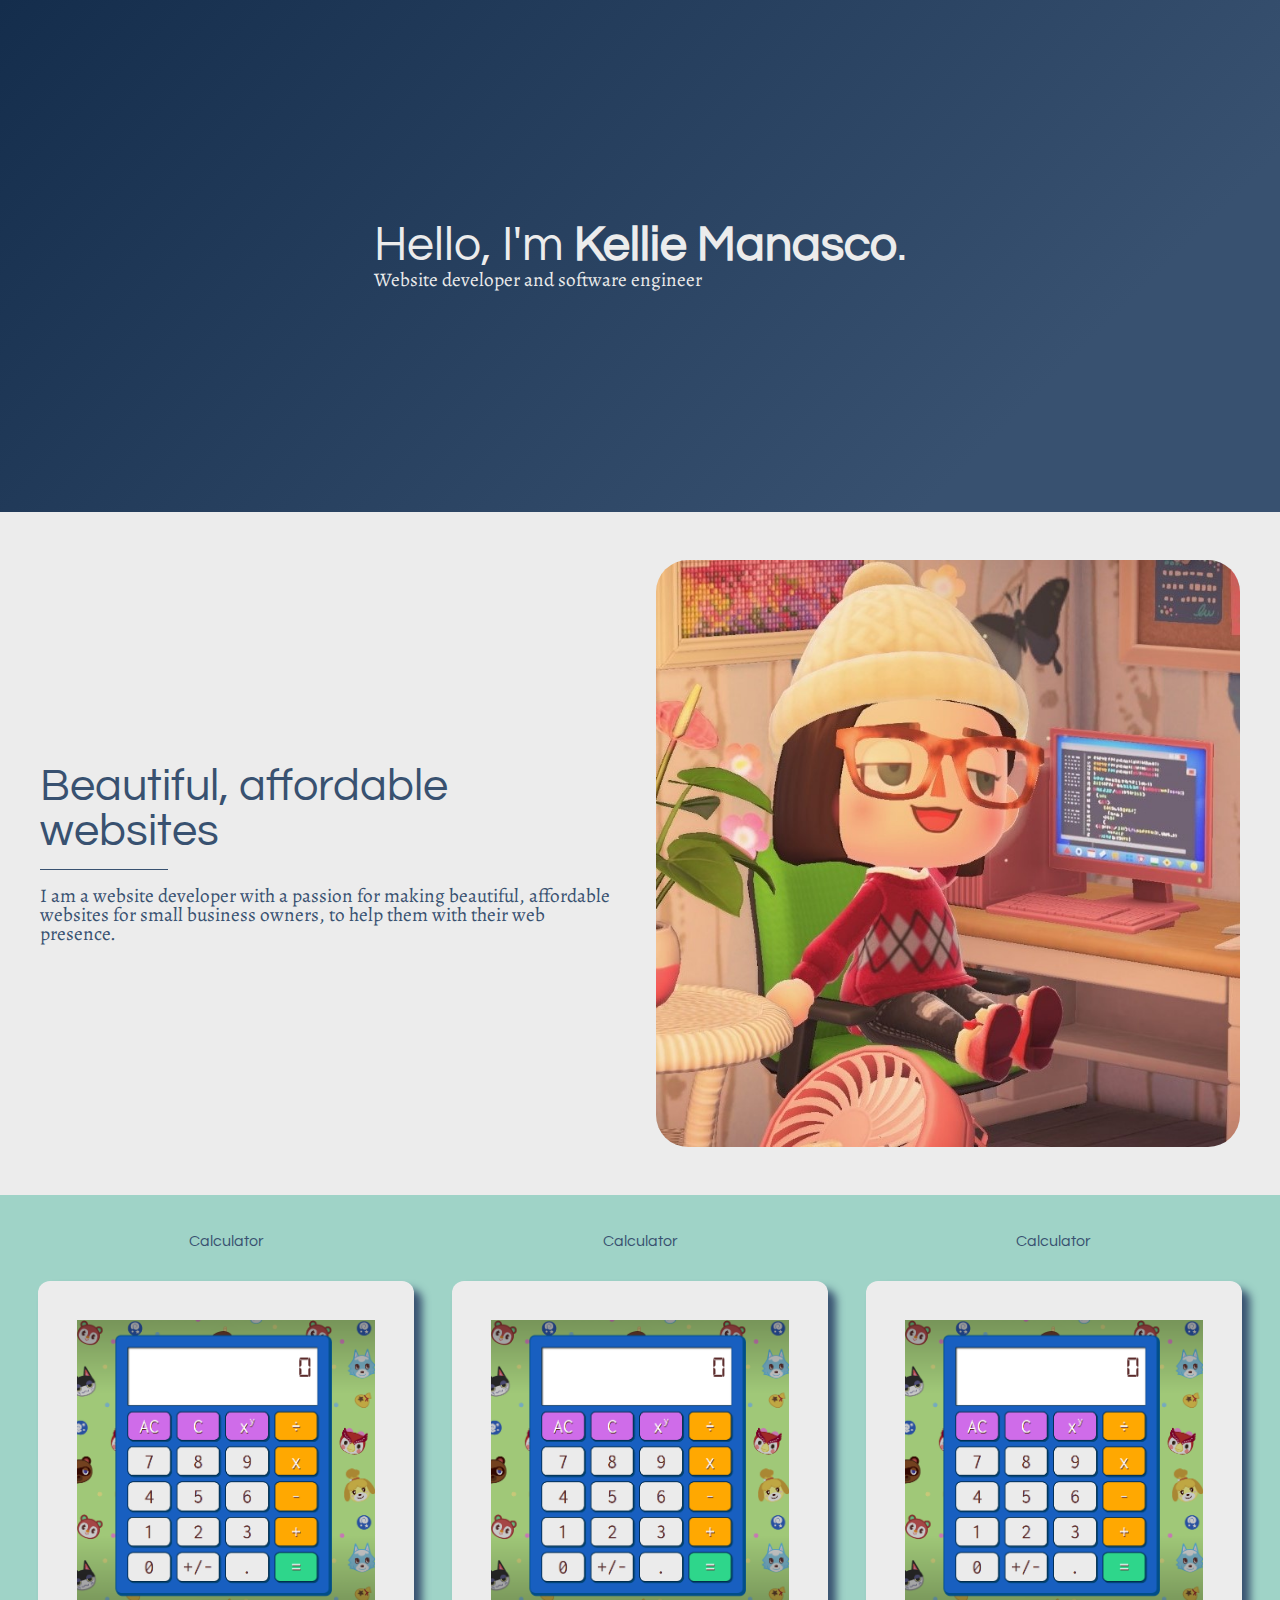
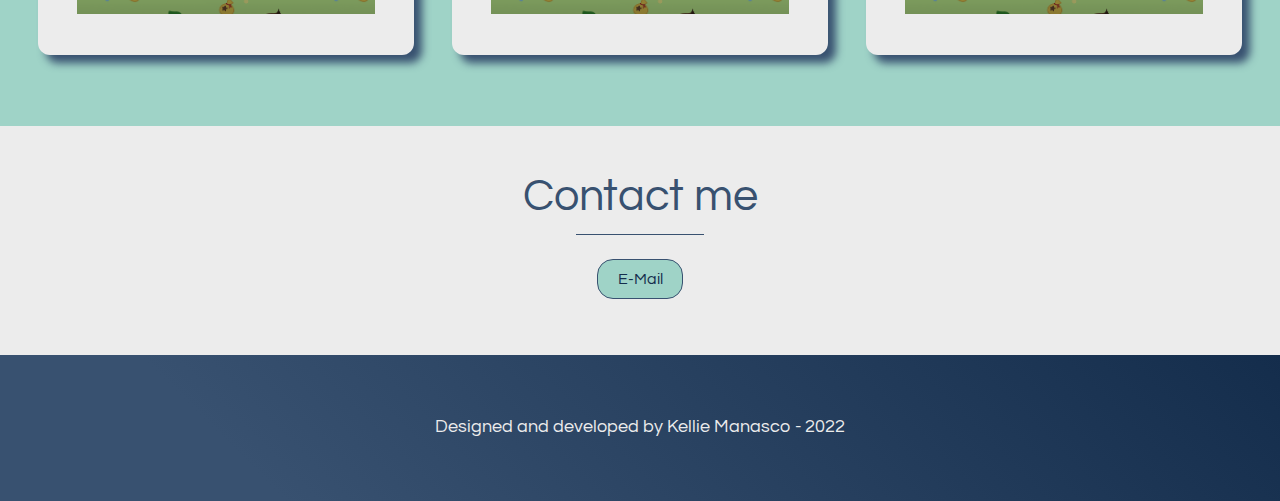
==== index.html @ 72d28357 "adds new images for logo area and website thumbnails adds contact me section with a link to email ad" ====
<!DOCTYPE html>
<html>
  <head>
    <meta charset="utf-8" />
    <meta name="viewport" content="width=device-width, initial-scale=1.0" />
    <meta
      property="og:image"
      content="https://kelnicmana.github.io/images/blkandwht.png"
    />
    <meta
      property="og:description"
      content="My web development personal page."
    />
    <title>Kellie Manasco</title>
    <link rel="stylesheet" href="styles/reset.css" />
    <link rel="stylesheet" href="styles/style.css" />
    <link rel="preconnect" href="https://fonts.googleapis.com" />
    <link rel="preconnect" href="https://fonts.gstatic.com" crossorigin />
    <link
      href="https://fonts.googleapis.com/css2?family=Alegreya&family=Questrial&display=swap"
      rel="stylesheet"
    />
  </head>
  <body>
    <header>
      <div>
        <h1>Hello, I'm <strong>Kellie Manasco</strong>.</h1>
        <p>Website developer and software engineer</p>
      </div>
    </header>
    <main>
      <section class="mission">
        <div>
          <h2>Beautiful, affordable websites</h2>
          <div class="line"></div>
          <p>
            I am a website developer with a passion for making beautiful,
            affordable websites for small business owners, to help them with
            their web presence.
          </p>
        </div>
        <img src="./images/acnhchar.jpg" alt="logo image" />
      </section>
      <section class="cards">
        <div>
          <h5>Calculator</h5>
          <div class="card">
            <img src="./images/calc.png" alt="calculator" />
          </div>
        </div>
        <div>
          <h5>Calculator</h5>
          <div class="card">
            <img src="./images/calc.png" alt="calculator" />
          </div>
        </div>
        <div>
          <h5>Calculator</h5>
          <div class="card">
            <img src="./images/calc.png" alt="calculator" />
          </div>
        </div>
      </section>
      <section class="contact">
        <h3>Contact me</h3>
        <div class="line"></div>
        <a href="mailto:kellie.manasco@gmail.com" class="btn">E-Mail</a>
      </section>
    </main>
    <footer><h4>Designed and developed by Kellie Manasco - 2022</h4></footer>
  </body>
</html>
---- styles/style.css ----
:root {
  --primary: #385170;
  --secondary: #9fd3c7;
  --light: #ececec;
  --dark: #142d4c;
}

/*--- Structure ---*/

body * {
  box-sizing: border-box;
}

header {
  height: clamp(22rem, 40vw, 34rem);
  display: flex;
  justify-content: center;
  align-items: center;
}

h1 {
  text-align: center;
}

.mission {
  display: flex;
  flex-direction: column;
  align-items: center;
  justify-content: space-around;
  gap: 1rem;
  padding: 3rem 2rem;
  width: 100%;
  text-align: center;
}

.mission > div,
.mission > img {
  width: 90%;
}

.mission > img {
  border-radius: 2rem;
}

.contact {
  padding: 3rem 2rem;
  display: flex;
  flex-direction: column;
  align-items: center;
}

.cards {
  display: flex;
  flex-direction: column;
  align-items: center;
}

.cards > div {
  display: flex;
  flex-direction: column;
  width: 70vw;
}

.card {
  width: 70vw;
  margin: 2rem 0;
  padding: 4vw;
}

.card > img {
  width: 100%;
}

.line {
  margin: 1rem auto;
}

footer {
  padding: 4rem 2rem;
  text-align: center;
}

strong {
  font-weight: 700;
}

/*--- Skin ---*/

body {
  background: var(--secondary);
  color: var(--primary);
  font-family: "Alegreya", serif;
}

header {
  background: var(--primary);
  background-image: linear-gradient(-45deg, var(--primary) 20%, var(--dark));
  color: var(--light);
}

h1,
h2,
h3,
h4,
h5,
h6,
.btn {
  font-family: "Questrial", sans-serif;
}

h1 {
  color: var(--light);
  font-size: clamp(2rem, 5vw, 3rem);
}

h2 {
  font-size: clamp(1.8rem, 4.8vw, 2.8rem);
}

h3 {
  font-size: clamp(1.8rem, 4.8vw, 2.8rem);
}

h4 {
  font-size: clamp(1rem, 2vw, 1.1rem);
}

h5 {
  text-align: center;
}

p {
  font-size: clamp(1.1rem, 2vw, 1.2rem);
}

.mission {
  background: var(--light);
}

.contact {
  background: var(--light);
}

.card {
  background: var(--light);
  border-radius: 0.75rem;
  box-shadow: 0.5rem 0.5rem 0.5rem var(--primary);
}

.btn {
  text-decoration: none;
  color: var(--dark);
  display: inline-block;
  background: var(--secondary);
  border: 0.1rem solid var(--primary);
  border-radius: 1rem;
  margin: 0.5rem;
  padding: 0.7rem 1.2rem;
}

.line {
  height: 0.01rem;
  width: 8rem;
  background: var(--primary);
}

footer {
  background: var(--dark);
  background-image: linear-gradient(45deg, var(--primary) 20%, var(--dark));
  color: var(--light);
}

/*--- media queries ---*/

@media only screen and (min-width: 750px) {
  .cards {
    flex-direction: row;
    gap: 3vw;
    padding: 3vw;
    justify-content: center;
    width: 100vw;
  }

  .card {
    padding: 3vw;
    width: auto;
  }

  .mission {
    flex-direction: row;
    text-align: left;
  }

  .mission > div,
  .mission > img {
    width: 48%;
  }

  .line {
    margin: 1rem 0;
  }
}
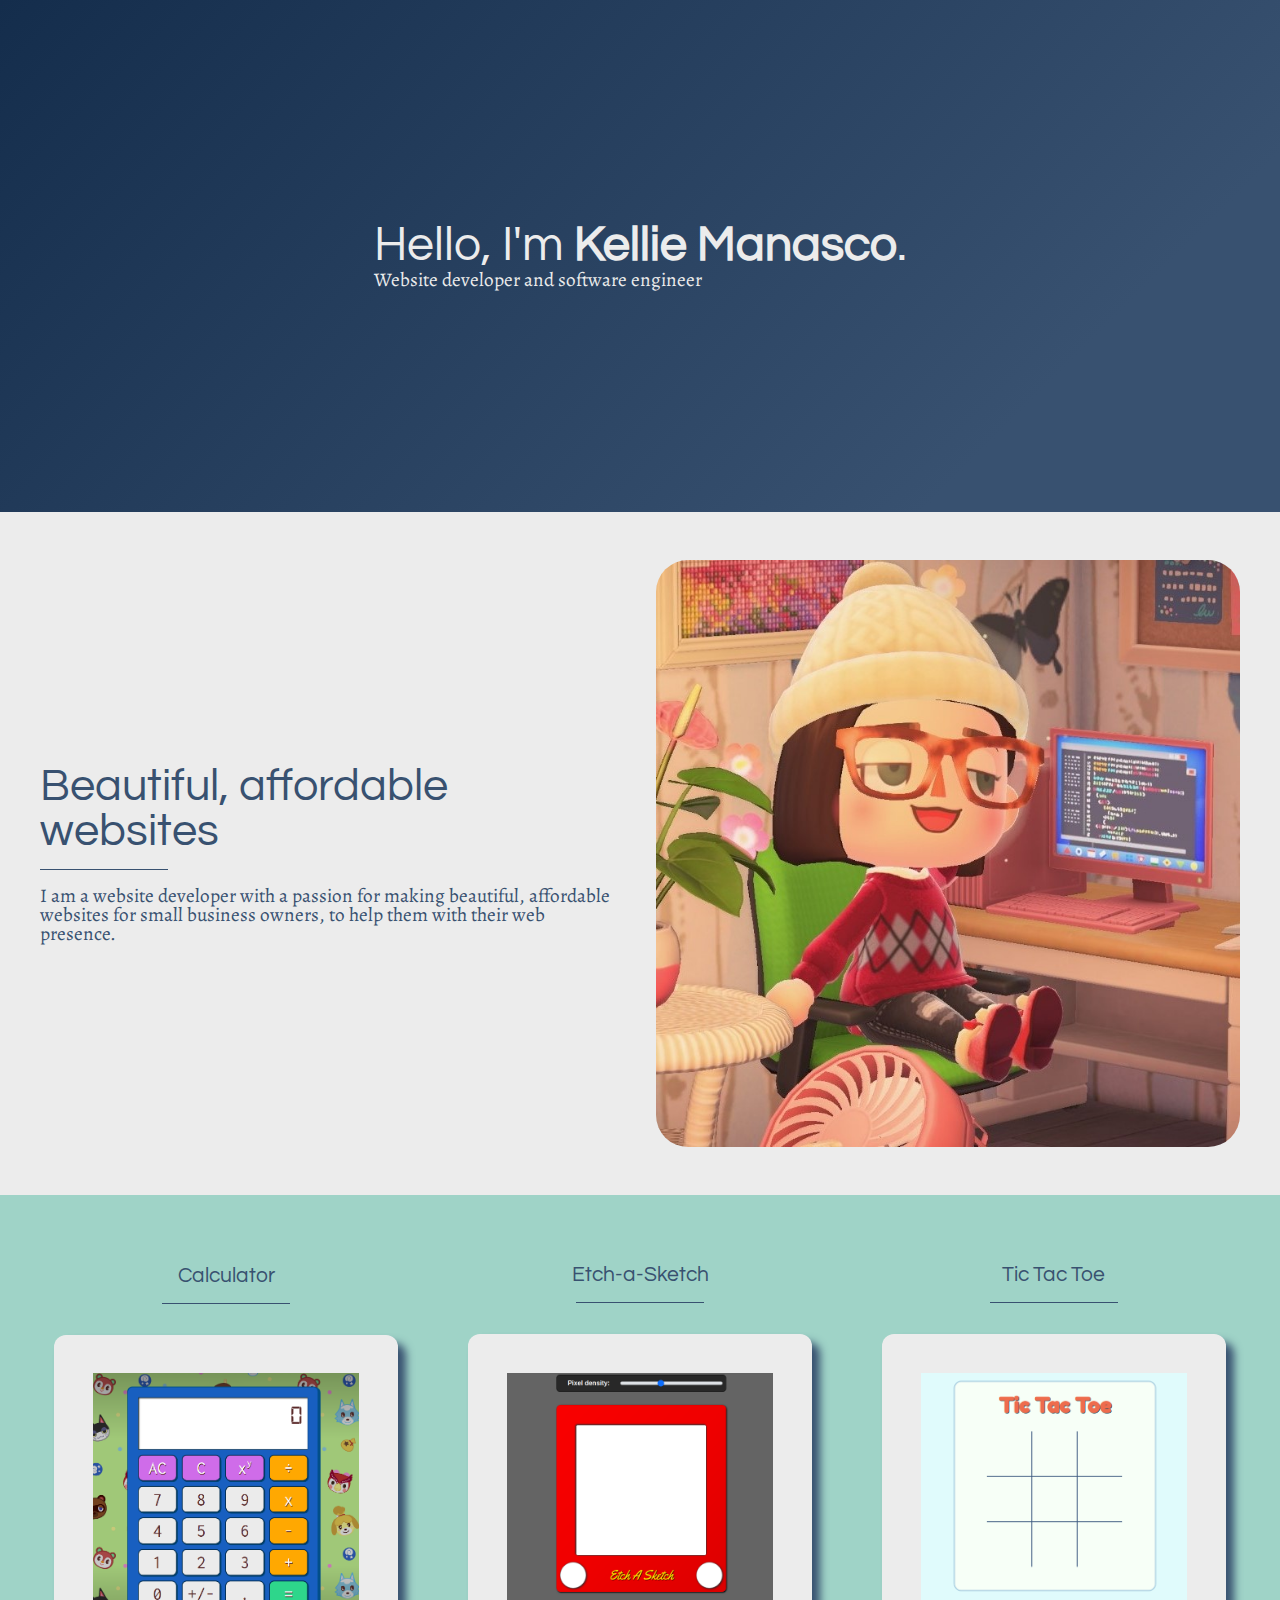
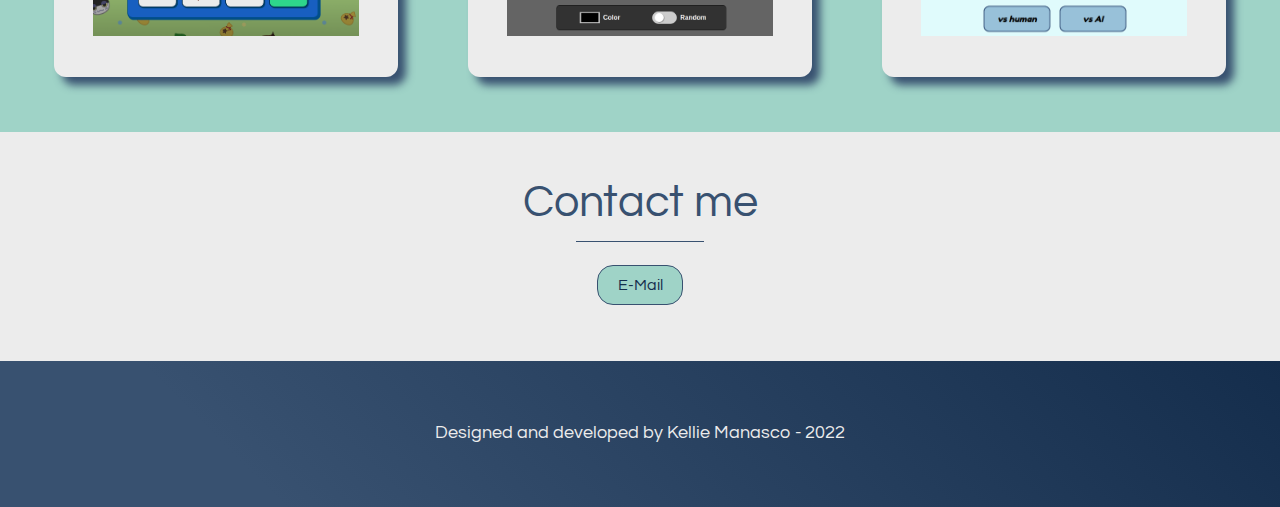
==== commit aa03bfc1: "adds links to each website card" ====
--- a/index.html
+++ b/index.html
@@ -44,21 +44,30 @@
       <section class="cards">
         <div>
           <h5>Calculator</h5>
-          <div class="card">
-            <img src="./images/calc.png" alt="calculator" />
-          </div>
+          <div class="line"></div>
+          <a href="https://kelnicmana.github.io/calculator/">
+            <div class="card">
+              <img src="./images/calc.png" alt="calculator" />
+            </div>
+          </a>
         </div>
         <div>
-          <h5>Calculator</h5>
-          <div class="card">
-            <img src="./images/calc.png" alt="calculator" />
-          </div>
+          <h5>Etch-a-Sketch</h5>
+          <div class="line"></div>
+          <a href="https://kelnicmana.github.io/etchasketch/">
+            <div class="card">
+              <img src="./images/eas.png" alt="calculator" />
+            </div>
+          </a>
         </div>
         <div>
-          <h5>Calculator</h5>
-          <div class="card">
-            <img src="./images/calc.png" alt="calculator" />
-          </div>
+          <h5>Tic Tac Toe</h5>
+          <div class="line"></div>
+          <a href="https://kelnicmana.github.io/tictactoe/">
+            <div class="card">
+              <img src="./images/ttt.png" alt="calculator" />
+            </div>
+          </a>
         </div>
       </section>
       <section class="contact">
--- a/styles/style.css
+++ b/styles/style.css
@@ -22,6 +22,10 @@
   text-align: center;
 }
 
+h5 {
+  margin-top: 2rem;
+}
+
 .mission {
   display: flex;
   flex-direction: column;
@@ -53,17 +57,19 @@
   display: flex;
   flex-direction: column;
   align-items: center;
+  padding: 3vw;
 }
 
 .cards > div {
   display: flex;
   flex-direction: column;
+  align-items: center;
   width: 70vw;
 }
 
 .card {
   width: 70vw;
-  margin: 2rem 0;
+  margin: 1rem;
   padding: 4vw;
 }
 
@@ -126,6 +132,7 @@
 }
 
 h5 {
+  font-size: clamp(1.2rem, 2vw, 1.3rem);
   text-align: center;
 }
 
@@ -176,7 +183,7 @@
   .cards {
     flex-direction: row;
     gap: 3vw;
-    padding: 3vw;
+
     justify-content: center;
     width: 100vw;
   }
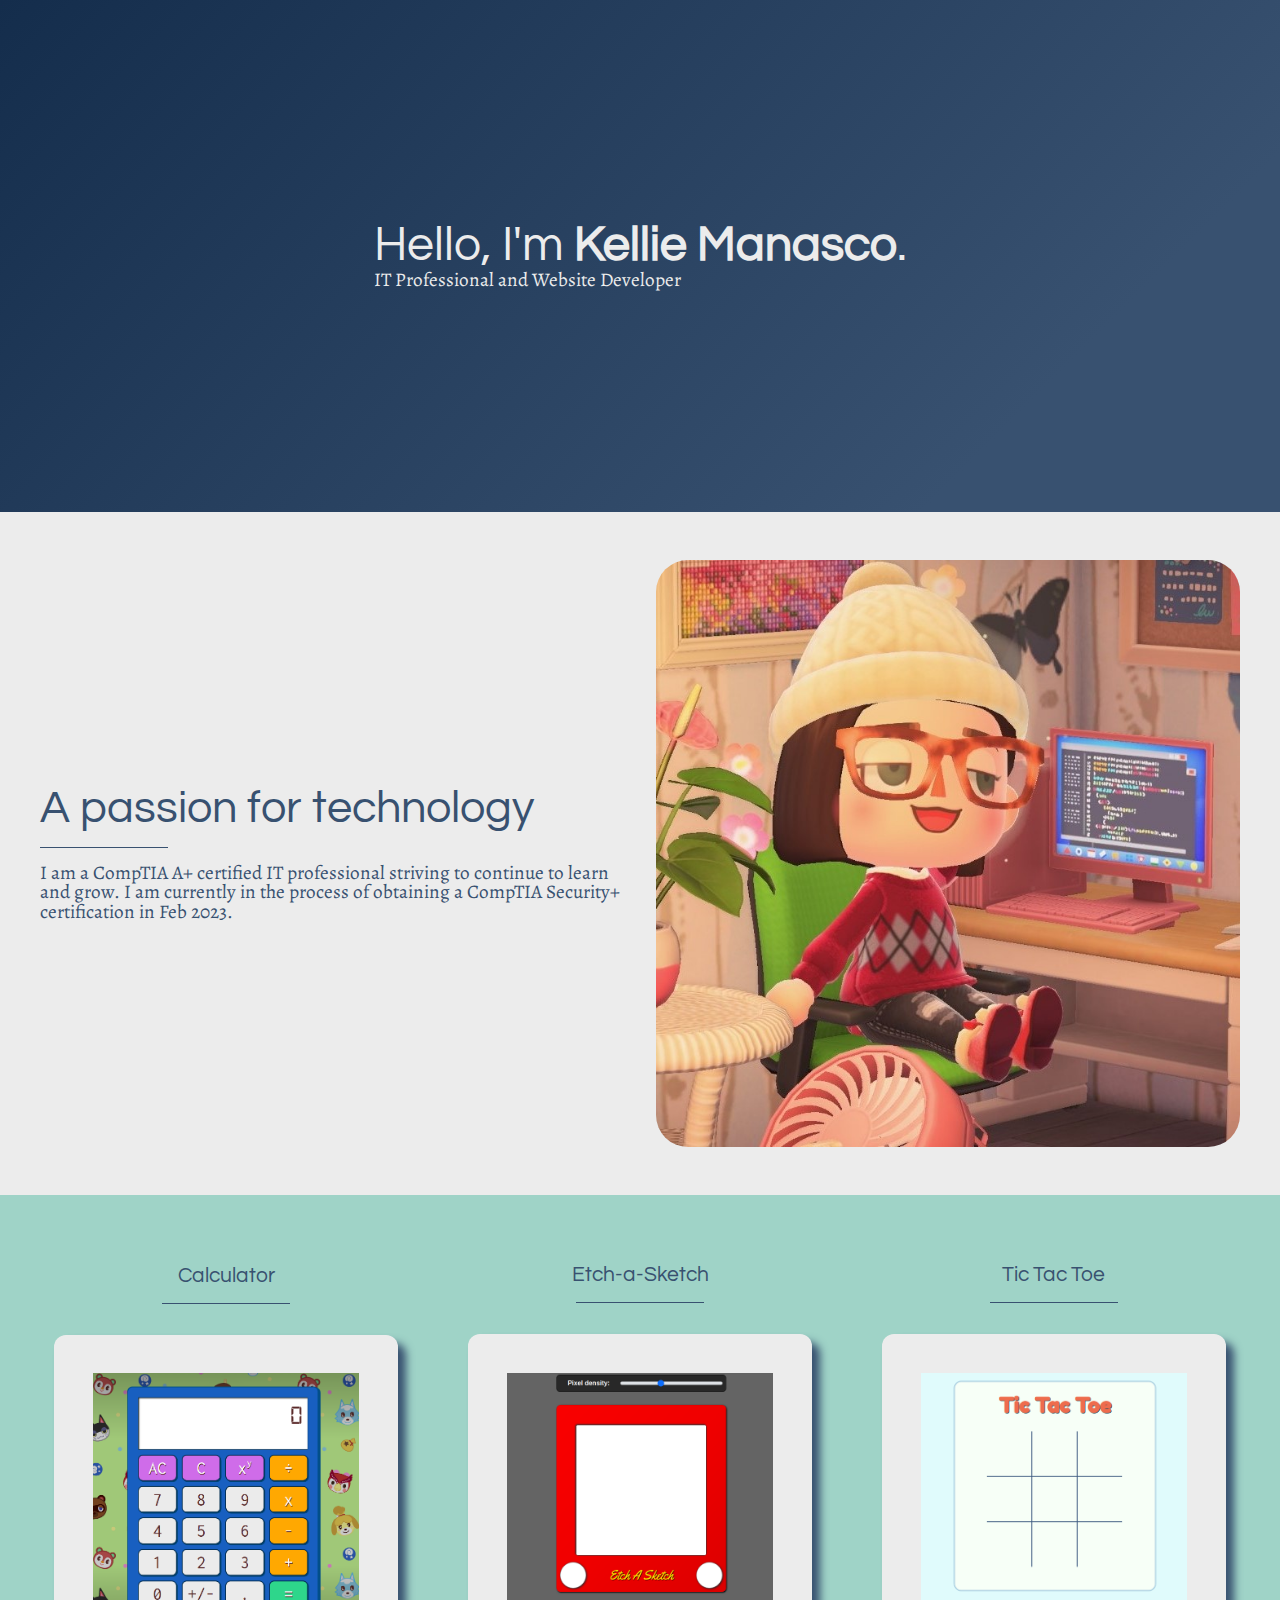
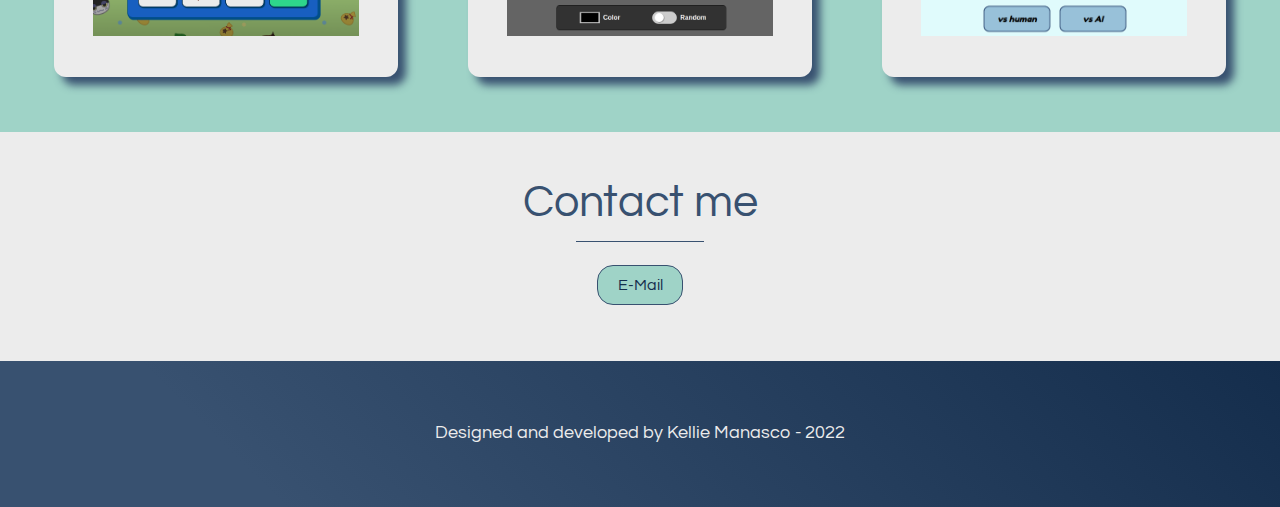
==== commit a8804126: "Update index.html" ====
--- a/index.html
+++ b/index.html
@@ -25,18 +25,16 @@
     <header>
       <div>
         <h1>Hello, I'm <strong>Kellie Manasco</strong>.</h1>
-        <p>Website developer and software engineer</p>
+        <p>IT Professional and Website Developer</p>
       </div>
     </header>
     <main>
       <section class="mission">
         <div>
-          <h2>Beautiful, affordable websites</h2>
+          <h2>A passion for technology</h2>
           <div class="line"></div>
           <p>
-            I am a website developer with a passion for making beautiful,
-            affordable websites for small business owners, to help them with
-            their web presence.
+            I am a CompTIA A+ certified IT professional striving to continue to learn and grow. I am currently in the process of obtaining a CompTIA Security+ certification in Feb 2023.
           </p>
         </div>
         <img src="./images/acnhchar.jpg" alt="logo image" />
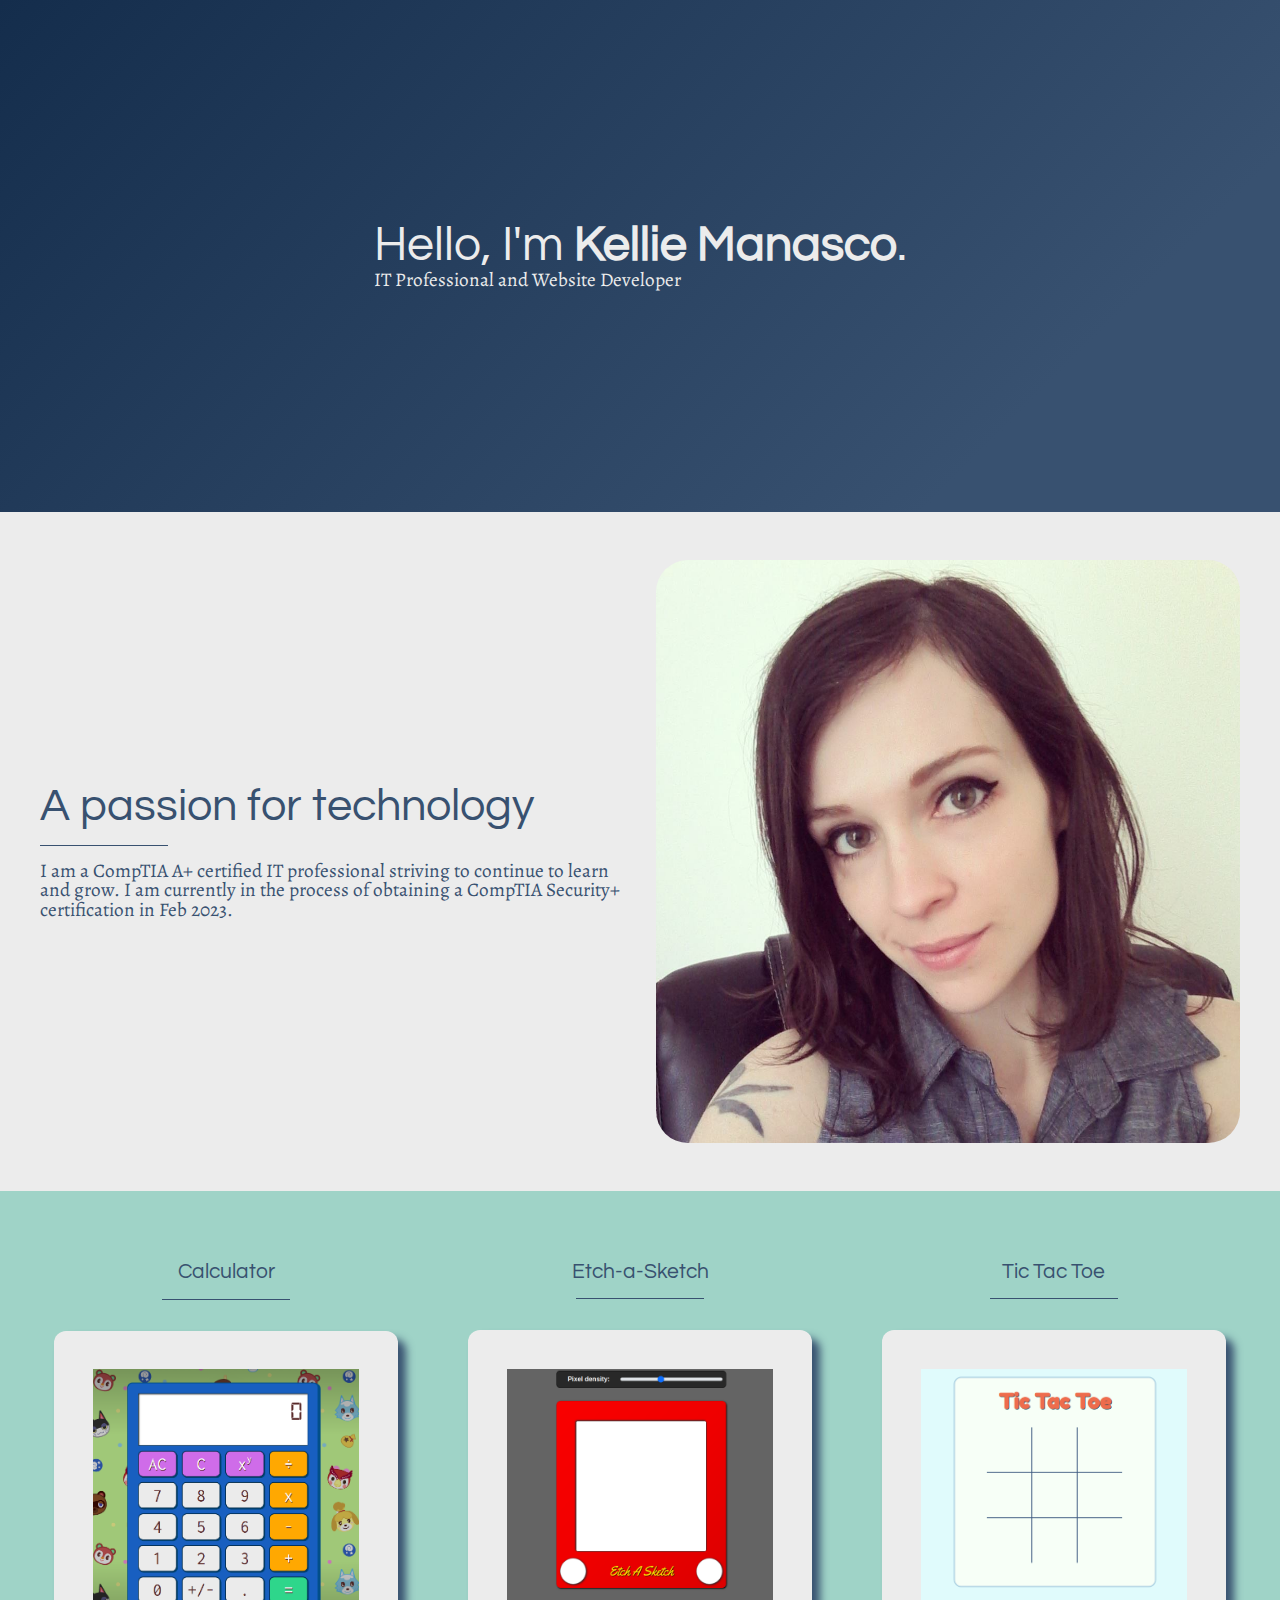
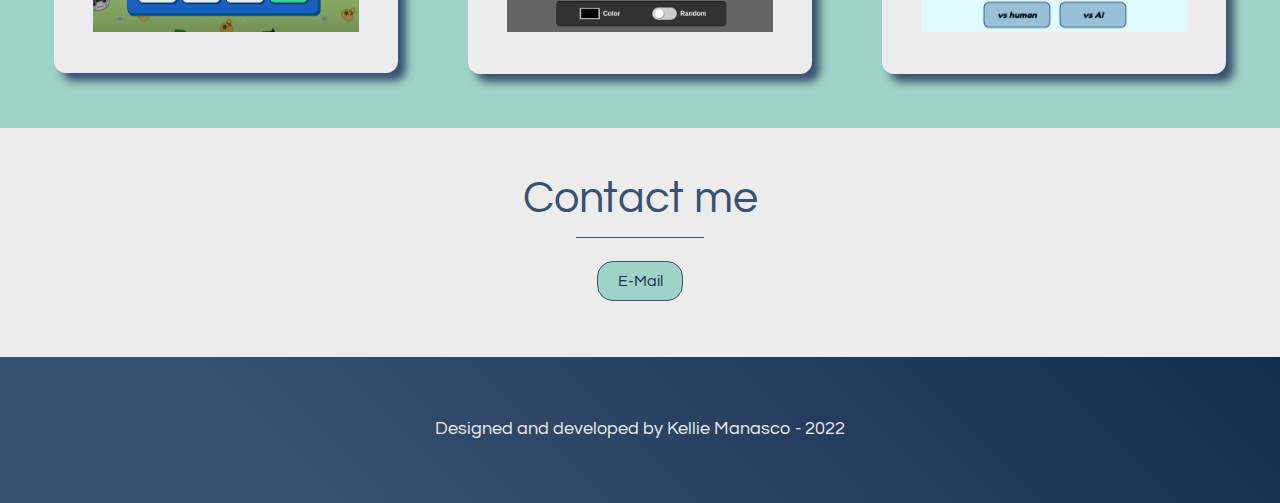
==== commit 5980e280: "Update index.html" ====
--- a/index.html
+++ b/index.html
@@ -4,12 +4,8 @@
     <meta charset="utf-8" />
     <meta name="viewport" content="width=device-width, initial-scale=1.0" />
     <meta
-      property="og:image"
-      content="https://kelnicmana.github.io/images/blkandwht.png"
-    />
-    <meta
       property="og:description"
-      content="My web development personal page."
+      content="My personal page."
     />
     <title>Kellie Manasco</title>
     <link rel="stylesheet" href="styles/reset.css" />
@@ -37,7 +33,7 @@
             I am a CompTIA A+ certified IT professional striving to continue to learn and grow. I am currently in the process of obtaining a CompTIA Security+ certification in Feb 2023.
           </p>
         </div>
-        <img src="./images/acnhchar.jpg" alt="logo image" />
+        <img src="./images/headshot.jpg" alt="logo image" />
       </section>
       <section class="cards">
         <div>
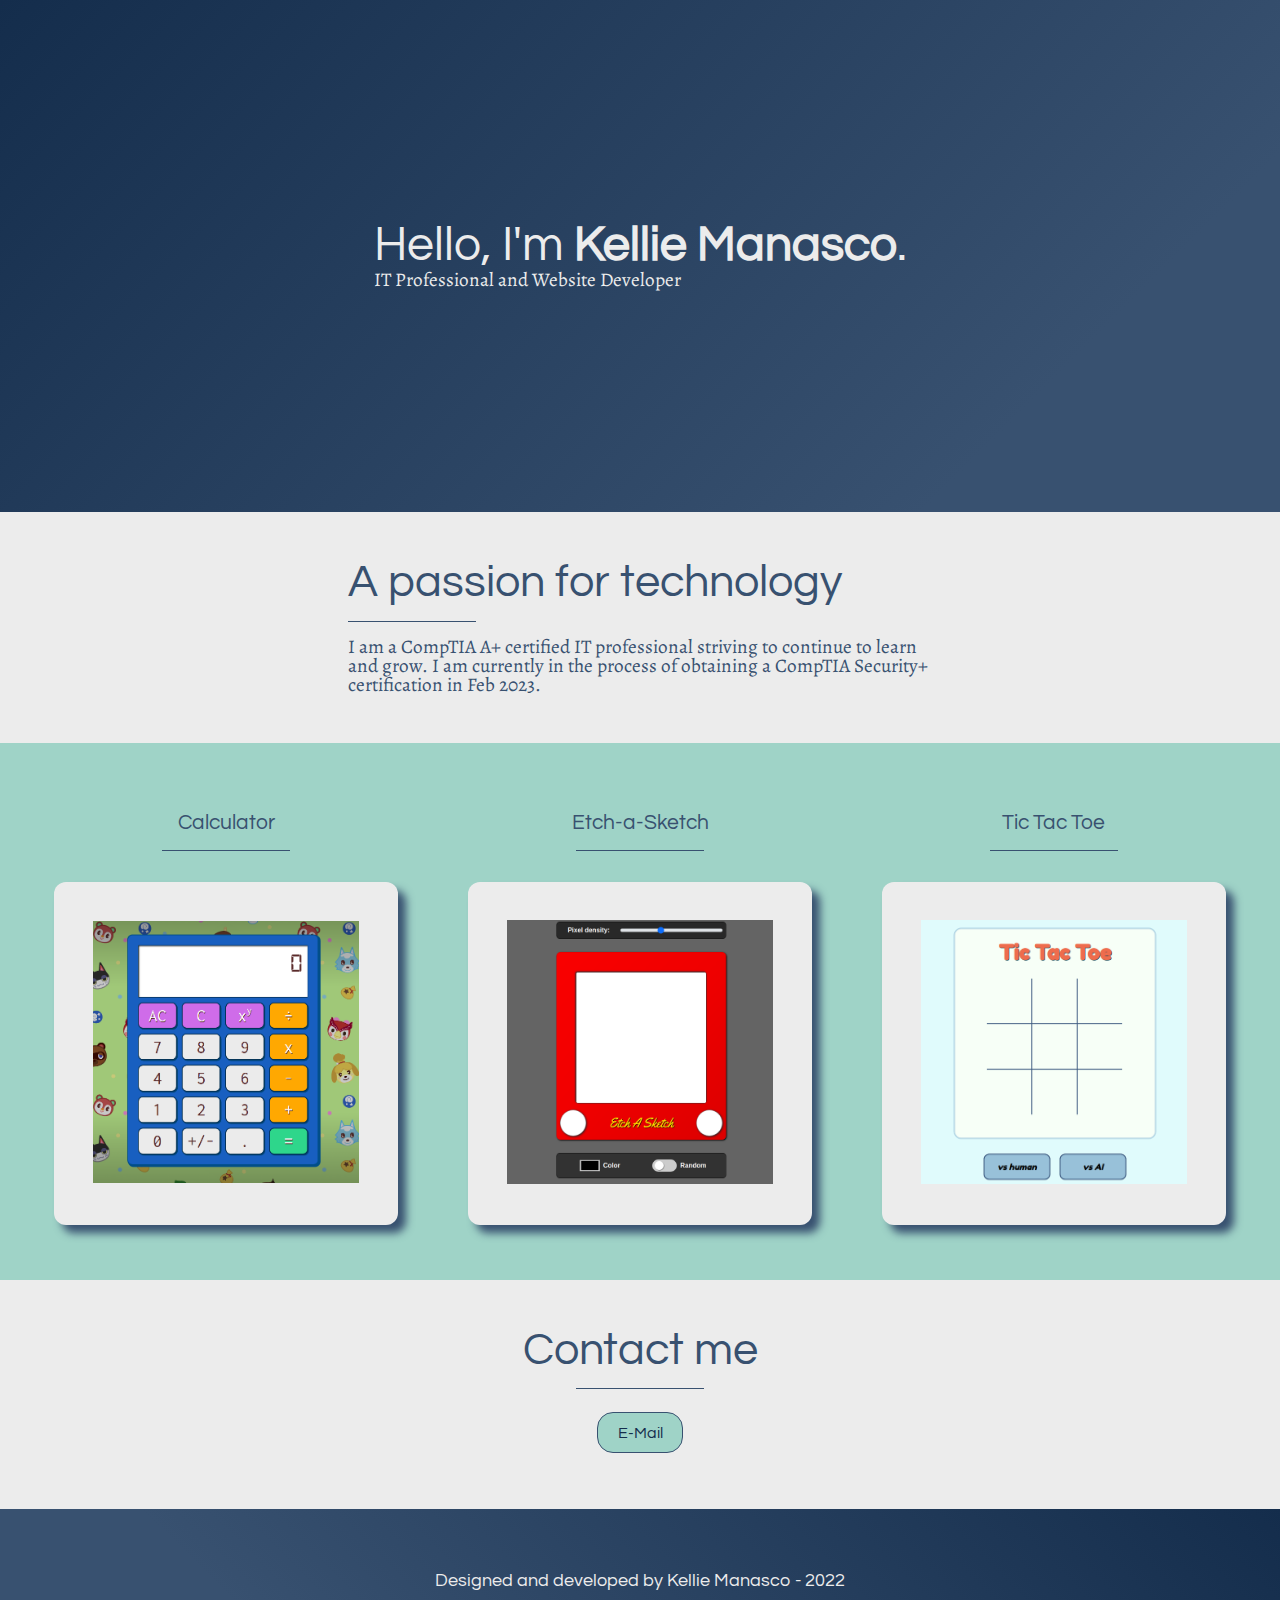
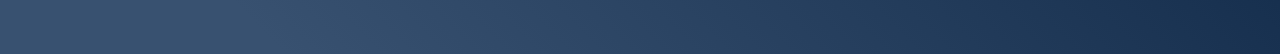
==== commit c8998363: "Update index.html" ====
--- a/index.html
+++ b/index.html
@@ -33,7 +33,6 @@
             I am a CompTIA A+ certified IT professional striving to continue to learn and grow. I am currently in the process of obtaining a CompTIA Security+ certification in Feb 2023.
           </p>
         </div>
-        <img src="./images/headshot.jpg" alt="logo image" />
       </section>
       <section class="cards">
         <div>
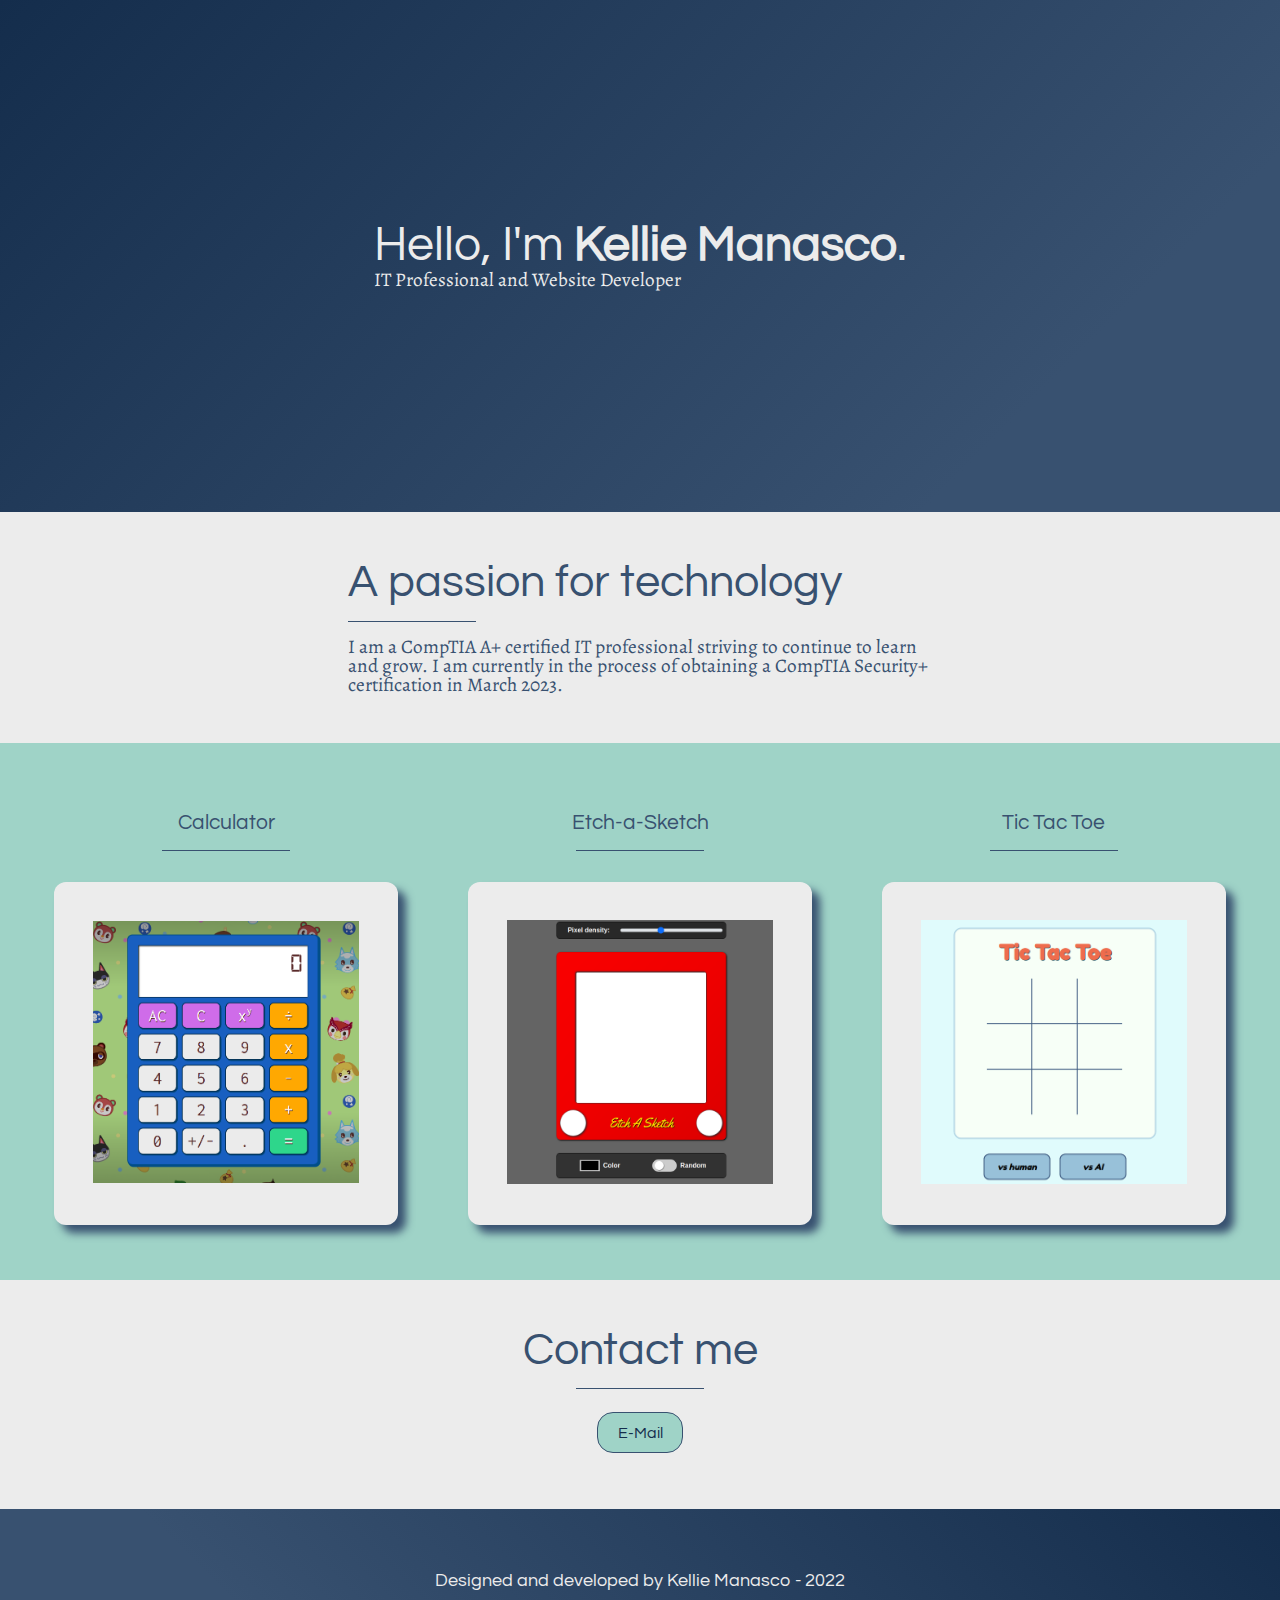
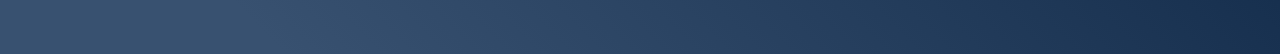
==== commit 438f0928: "Update index.html" ====
--- a/index.html
+++ b/index.html
@@ -30,7 +30,7 @@
           <h2>A passion for technology</h2>
           <div class="line"></div>
           <p>
-            I am a CompTIA A+ certified IT professional striving to continue to learn and grow. I am currently in the process of obtaining a CompTIA Security+ certification in Feb 2023.
+            I am a CompTIA A+ certified IT professional striving to continue to learn and grow. I am currently in the process of obtaining a CompTIA Security+ certification in March 2023.
           </p>
         </div>
       </section>
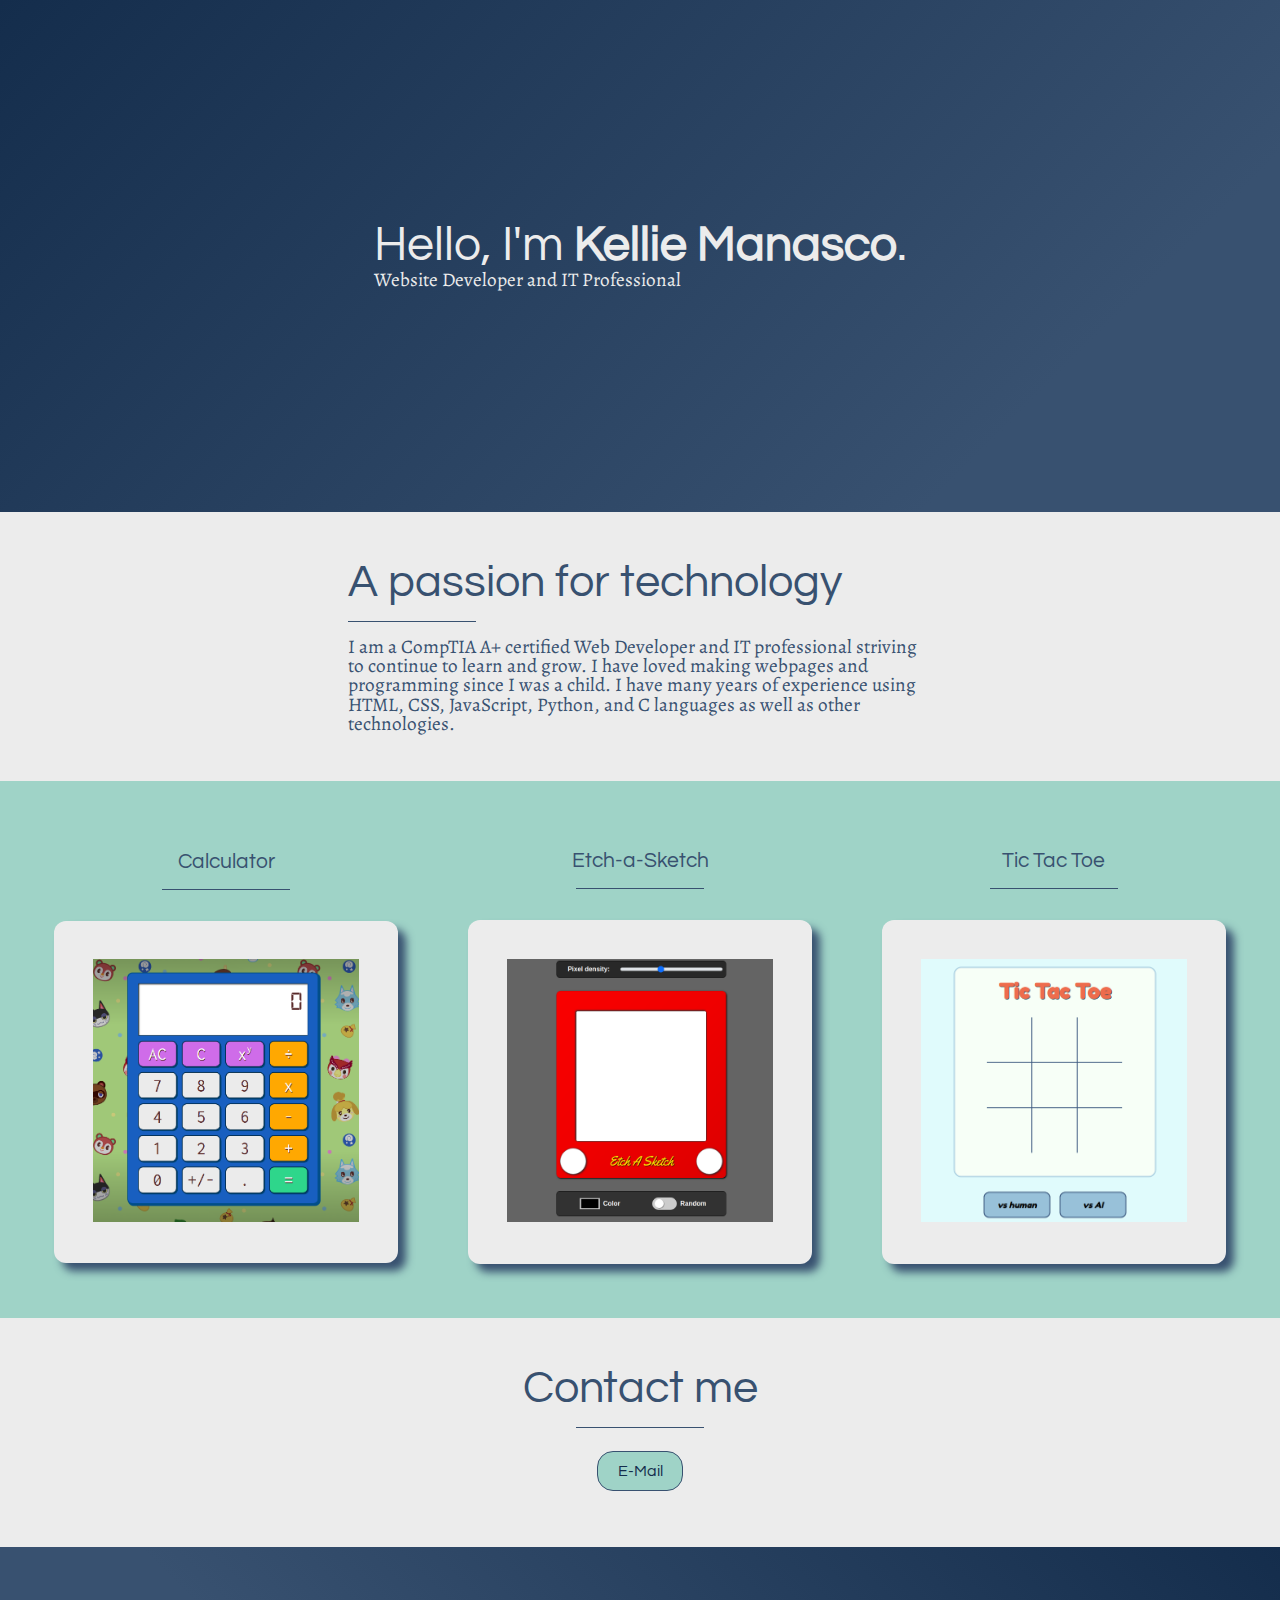
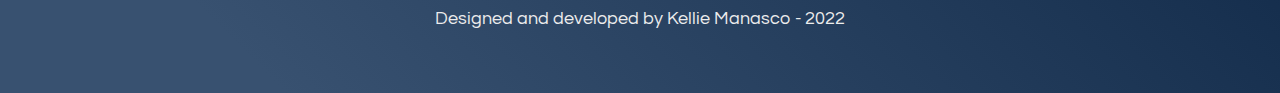
==== commit be9973a3: "Update index.html" ====
--- a/index.html
+++ b/index.html
@@ -21,7 +21,7 @@
     <header>
       <div>
         <h1>Hello, I'm <strong>Kellie Manasco</strong>.</h1>
-        <p>IT Professional and Website Developer</p>
+        <p>Website Developer and IT Professional</p>
       </div>
     </header>
     <main>
@@ -30,7 +30,7 @@
           <h2>A passion for technology</h2>
           <div class="line"></div>
           <p>
-            I am a CompTIA A+ certified IT professional striving to continue to learn and grow. I am currently in the process of obtaining a CompTIA Security+ certification in March 2023.
+            I am a CompTIA A+ certified Web Developer and IT professional striving to continue to learn and grow. I have loved making webpages and programming since I was a child. I have many years of experience using HTML, CSS, JavaScript, Python, and C languages as well as other technologies.
           </p>
         </div>
       </section>
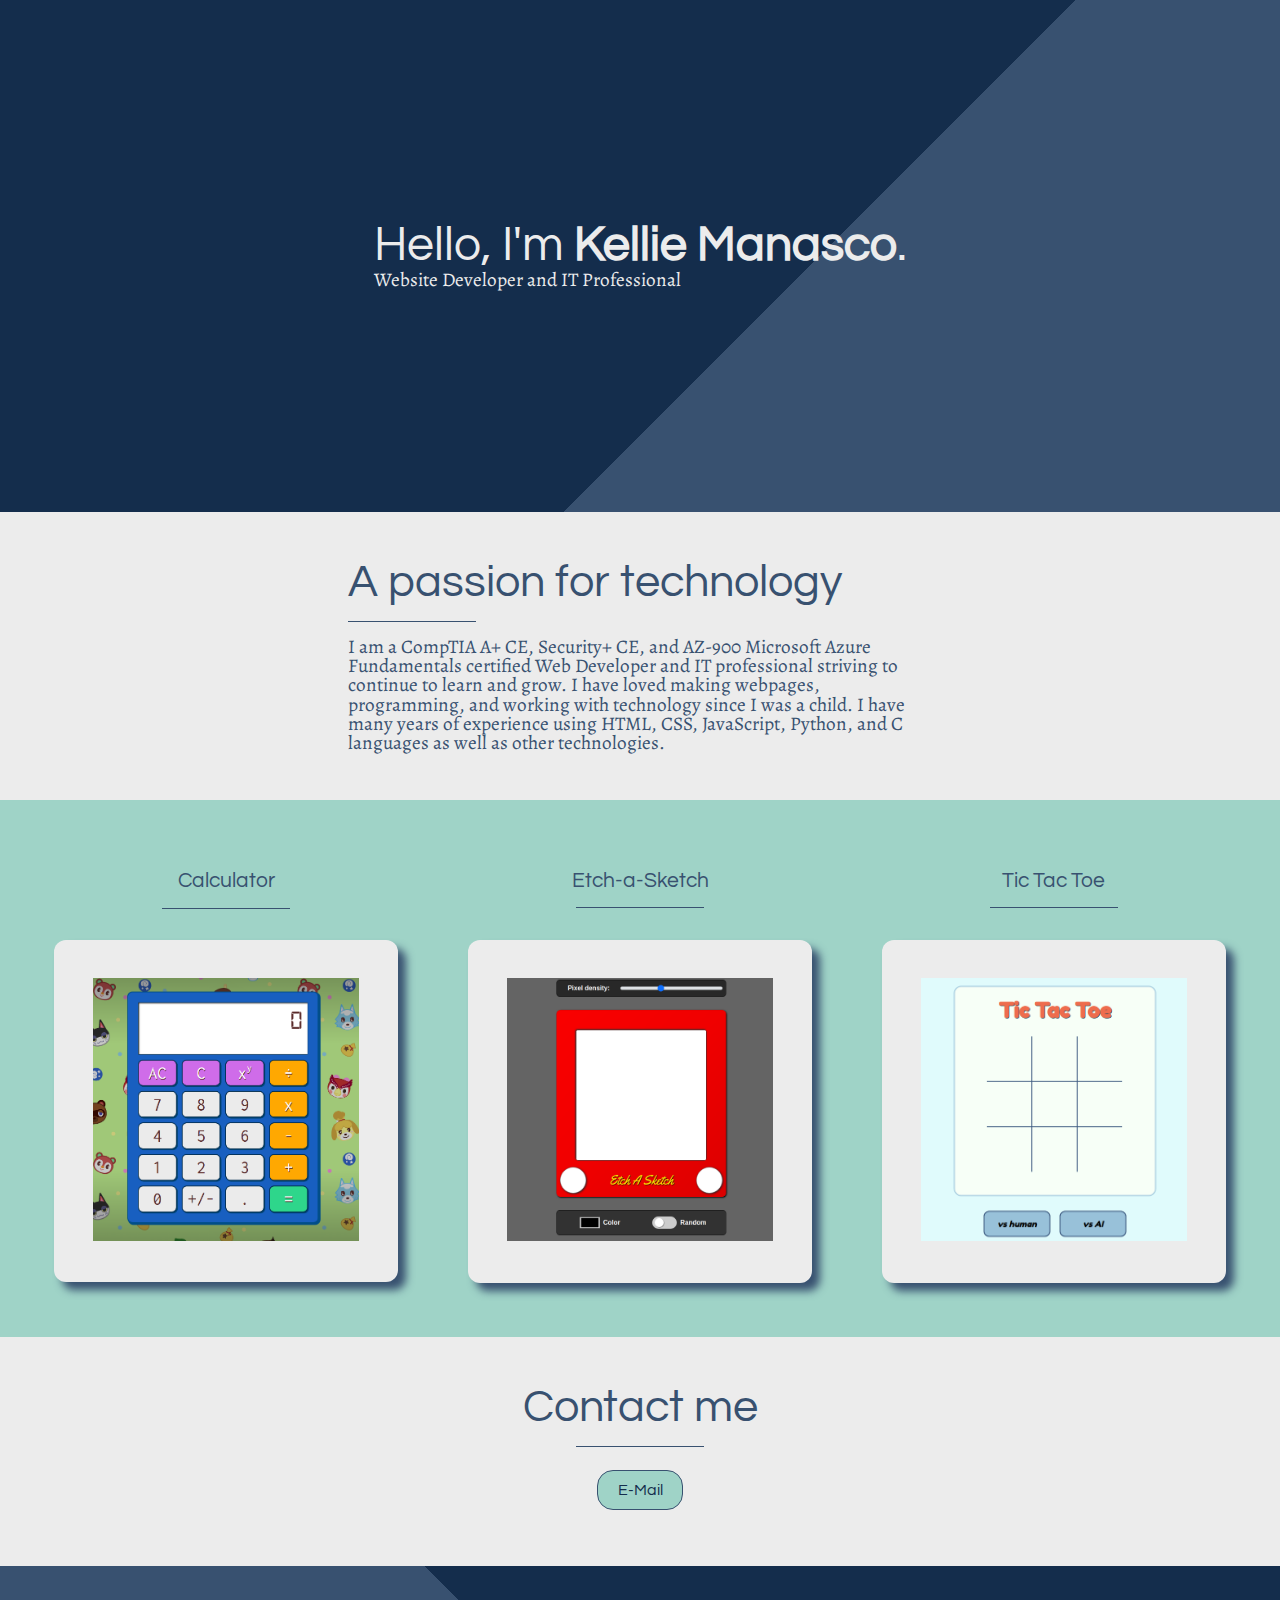
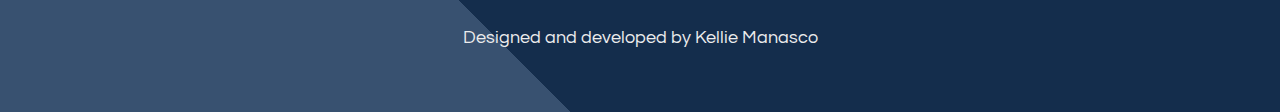
==== commit 07257c99: "Updated mission section with a new about me text section" ====
--- a/index.html
+++ b/index.html
@@ -30,7 +30,7 @@
           <h2>A passion for technology</h2>
           <div class="line"></div>
           <p>
-            I am a CompTIA A+ certified Web Developer and IT professional striving to continue to learn and grow. I have loved making webpages and programming since I was a child. I have many years of experience using HTML, CSS, JavaScript, Python, and C languages as well as other technologies.
+            I am a CompTIA A+ CE, Security+ CE, and AZ-900 Microsoft Azure Fundamentals certified Web Developer and IT professional striving to continue to learn and grow. I have loved making webpages, programming, and working with technology since I was a child. I have many years of experience using HTML, CSS, JavaScript, Python, and C languages as well as other technologies.
           </p>
         </div>
       </section>
@@ -69,6 +69,6 @@
         <a href="mailto:kellie.manasco@gmail.com" class="btn">E-Mail</a>
       </section>
     </main>
-    <footer><h4>Designed and developed by Kellie Manasco - 2022</h4></footer>
+    <footer><h4>Designed and developed by Kellie Manasco</h4></footer>
   </body>
 </html>
--- a/styles/style.css
+++ b/styles/style.css
@@ -100,7 +100,7 @@
 
 header {
   background: var(--primary);
-  background-image: linear-gradient(-45deg, var(--primary) 20%, var(--dark));
+  background-image: linear-gradient(-45deg, var(--primary) 40%, var(--dark) 40%);
   color: var(--light);
 }
 
@@ -173,7 +173,7 @@
 
 footer {
   background: var(--dark);
-  background-image: linear-gradient(45deg, var(--primary) 20%, var(--dark));
+  background-image: linear-gradient(45deg, var(--primary) 40%, var(--dark) 40%);
   color: var(--light);
 }
 
